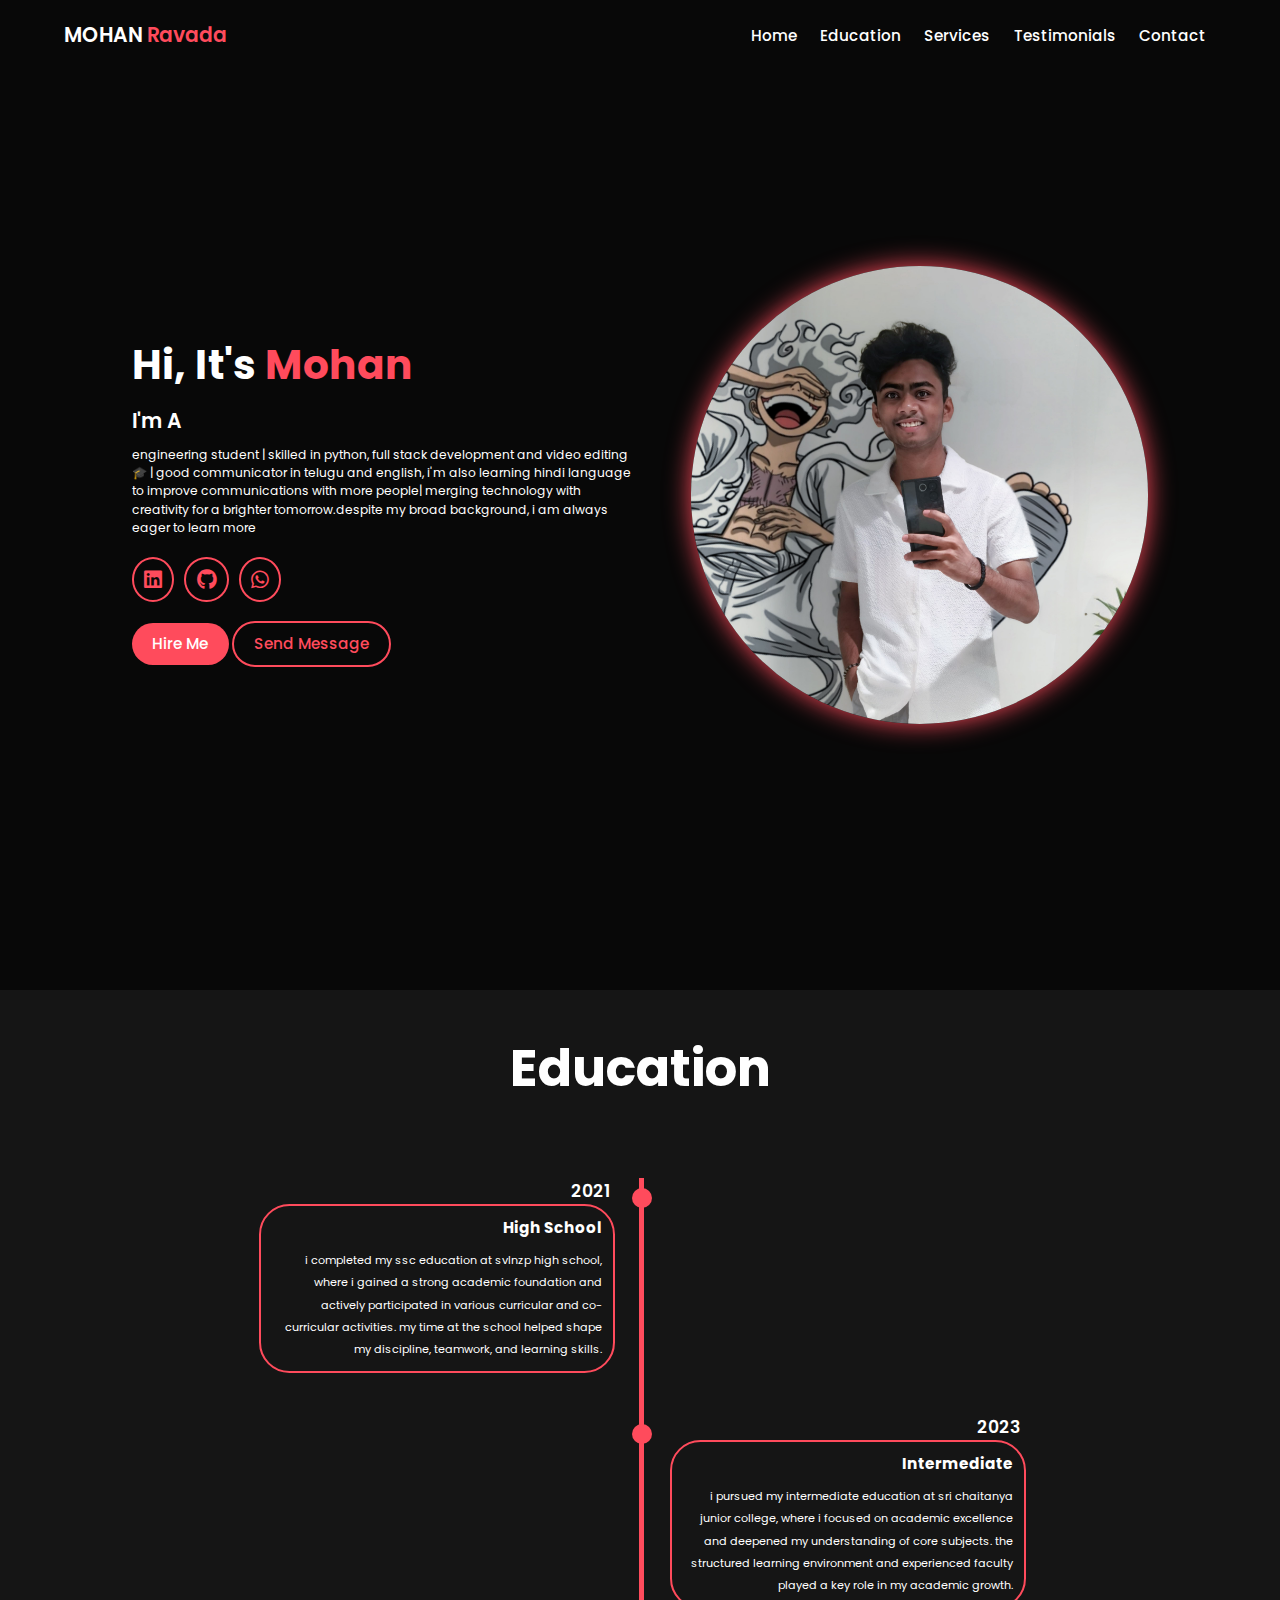
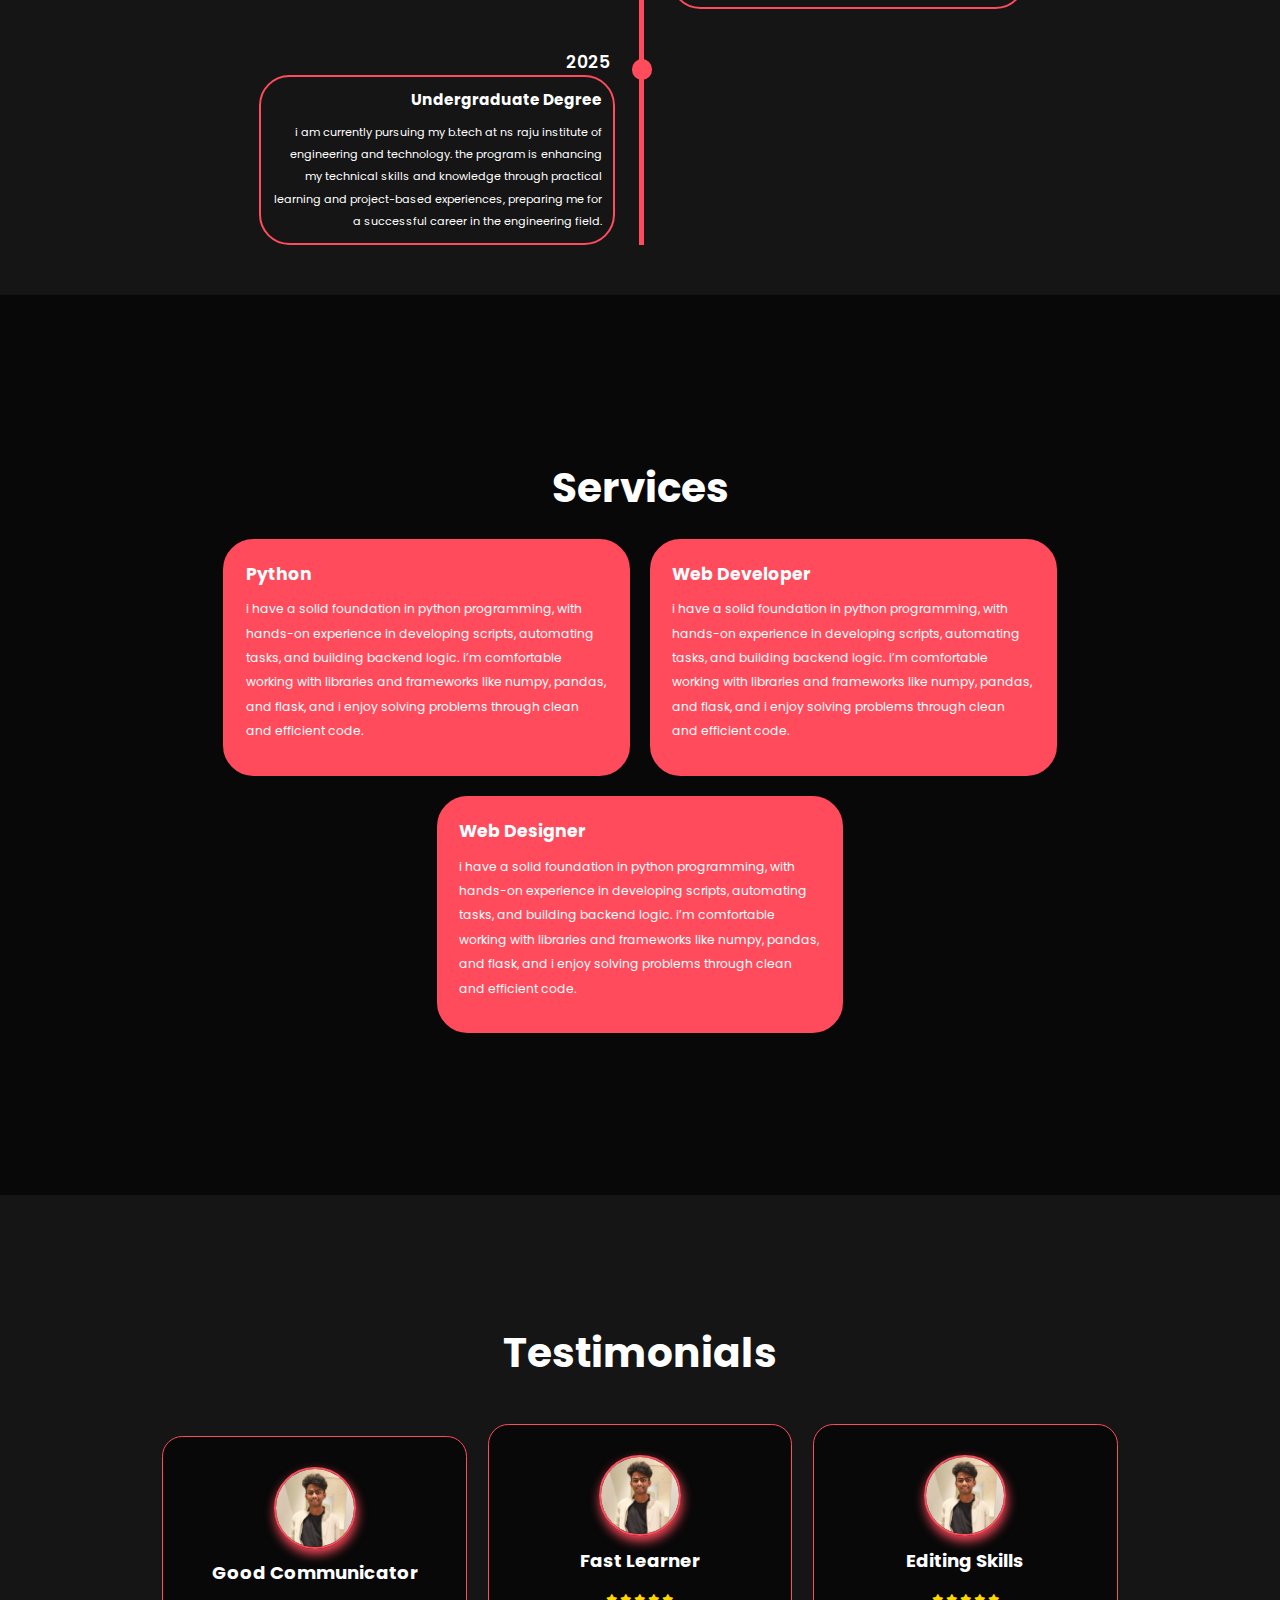
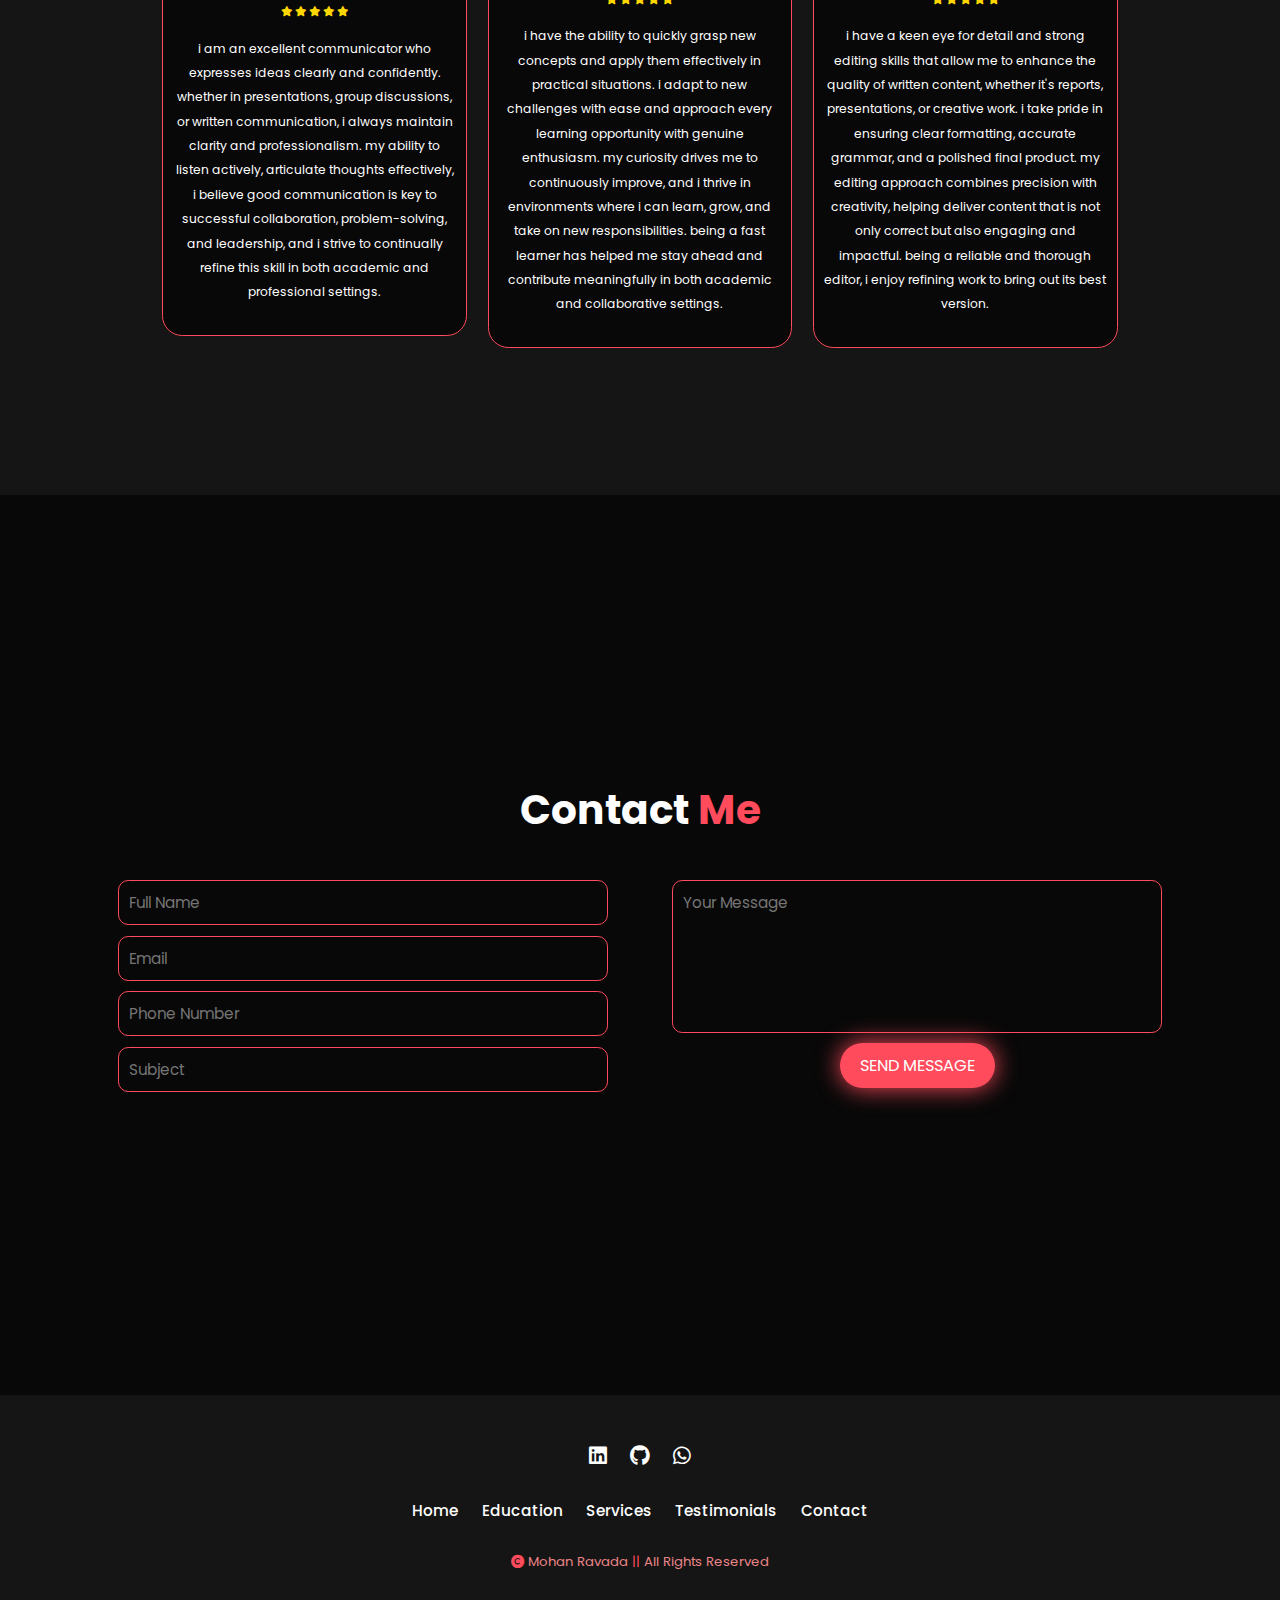
==== index.html @ 5564b6f7 "Add files via upload" ====
<!DOCTYPE html>
<html lang="en">
<head>
     <meta charset="UTF-8">
    <meta name="viewport" content="width=device-width, initial-scale=1.0">
    <title>Portfolio Website</title>
    <link rel="stylesheet" href="style.css">
    <link rel="stylesheet" href="responsive.css">
    <link rel="stylesheet" href="https://cdnjs.cloudflare.com/ajax/libs/font-awesome/6.5.2/css/all.min.css">
</head>
<body>
    <header class="header">
        <a href="#" class="logo">MOHAN <span>Ravada</span></a>
        <div class="menu">
            <i class="fa fa-bars" aria-hidden="true"></i>
        </div>
        <nav class="navbar">
            <a href="#Home">home</a>
            <a href="#Education">education</a>
            <a href="#Services">services</a>
            <a href="#Testimonials">testimonials</a>
            <a href="#Contact">contact</a>
        </nav>
    </header>

    <section class="home" id="Home">
        <div class="content">
            <h1>hi, it's <span>Mohan</span></h1>
            <h3 class="text-animation">i'm a <span></span></h3>
            <p>Engineering Student | Skilled in Python, Full Stack Development and Video Editing 🎓 | Good Communicator in Telugu and English, I'm also learning Hindi language to improve communications with more people| Merging technology with creativity for a brighter tomorrow.Despite my broad background, I am always eager to learn more</p>
            <div class="icons">
              <a href="linkedin.com/in/mohanravada" target="_blank"><i class="fab fa-linkedin" aria-hidden="true"></i></a>
               <a href="https://github.com/mohanravada/portfolio" target="_blnak"><i class="fab fa-github" aria-hidden="true"></i></a>
                <i class="fab fa-whatsapp" aria-hidden="true"></i>
            </div>
            <div class="flex-btn">
                <a href="mailto:ravadamohan2005@gmail.com" class="btn hire">hire me</a>
                <a href="mailto:ravadamohan2005@gmail.com" class="btn">Send Message</a>

              
            </div>
        </div>
        <img src="about.jpg" alt="">
    </section>

    <section class="education" id="Education">
        <h2 class="heading">Education</h2>
        <div class="timeline-items">
            <div class="timeline-item">
                <div class="timeline-dot"></div>
                <div class="timeline-date">2021</div>
                <div class="timeline-content">
                    <h3>high school</h3>
                    <p>I completed my SSC education at SVLNZP High School, where I gained a strong academic foundation and actively participated in various curricular and co-curricular activities. My time at the school helped shape my discipline, teamwork, and learning skills.</p>   
                </div>
            </div>
            <div class="timeline-item">
                <div class="timeline-dot"></div>
                <div class="timeline-date">2023</div>
                <div class="timeline-content">
                    <h3>Intermediate</h3>
                    <p>I pursued my Intermediate education at Sri Chaitanya Junior College, where I focused on academic excellence and deepened my understanding of core subjects. The structured learning environment and experienced faculty played a key role in my academic growth.</p>   
                </div>
            </div>
            <div class="timeline-item">
                <div class="timeline-dot"></div>
                <div class="timeline-date">2025</div>
                <div class="timeline-content">
                    <h3>Undergraduate Degree</h3>
                    <p>I am currently pursuing my B.Tech at NS Raju Institute of Engineering and Technology. The program is enhancing my technical skills and knowledge through practical learning and project-based experiences, preparing me for a successful career in the engineering field.</p>   
                </div>
            </div>
           
            </div>
        </div>
    </section>

    <section class="services" id="Services">
        <h2 class="heading">services</h2>
        <div class="box-container">
            <div class="box">
                <h3>Python</h3>
                <p>I have a solid foundation in Python programming, with hands-on experience in developing scripts, automating tasks, and building backend logic. I’m comfortable working with libraries and frameworks like NumPy, Pandas, and Flask, and I enjoy solving problems through clean and efficient code.</p>
                
            </div>
            <div class="box">
                <h3>Web Developer</h3>
                <p>I have a solid foundation in Python programming, with hands-on experience in developing scripts, automating tasks, and building backend logic. I’m comfortable working with libraries and frameworks like NumPy, Pandas, and Flask, and I enjoy solving problems through clean and efficient code.</p>
                
            </div>
            <div class="box">
                <h3>Web Designer</h3>
                <p>I have a solid foundation in Python programming, with hands-on experience in developing scripts, automating tasks, and building backend logic. I’m comfortable working with libraries and frameworks like NumPy, Pandas, and Flask, and I enjoy solving problems through clean and efficient code.</p>
                
            </div>
     
        </div>
    </section>

    <section class="testimonials" id="Testimonials">
        <h2 class="heading">testimonials</h2>
        <div class="box-container">
            <div class="box">
                <img src="me.jpg" alt="">
                <h3>Good Communicator</h3>
                <div class="stars">
                    <i class="fa fa-star" aria-hidden="true"></i>
                    <i class="fa fa-star" aria-hidden="true"></i>
                    <i class="fa fa-star" aria-hidden="true"></i>
                    <i class="fa fa-star" aria-hidden="true"></i>
                    <i class="fa fa-star" aria-hidden="true"></i>
                </div>
                <p>I am an excellent communicator who expresses ideas clearly and confidently. Whether in presentations, group discussions, or written communication, I always maintain clarity and professionalism. My ability to listen actively, articulate thoughts effectively, I believe good communication is key to successful collaboration, problem-solving, and leadership, and I strive to continually refine this skill in both academic and professional settings.</p>
            </div>
            <div class="box">
                <img src="me.jpg" alt="">
                <h3>Fast learner</h3>
                <div class="stars">
                    <i class="fa fa-star" aria-hidden="true"></i>
                    <i class="fa fa-star" aria-hidden="true"></i>
                    <i class="fa fa-star" aria-hidden="true"></i>
                    <i class="fa fa-star" aria-hidden="true"></i>
                    <i class="fa fa-star" aria-hidden="true"></i>
                </div>
                <p>I have the ability to quickly grasp new concepts and apply them effectively in practical situations. I adapt to new challenges with ease and approach every learning opportunity with genuine enthusiasm. My curiosity drives me to continuously improve, and I thrive in environments where I can learn, grow, and take on new responsibilities. Being a fast learner has helped me stay ahead and contribute meaningfully in both academic and collaborative settings.</p>
            </div>
            <div class="box">
                <img src="me.jpg" alt="">
                <h3>Editing skills</h3>
                <div class="stars">
                    <i class="fa fa-star" aria-hidden="true"></i>
                    <i class="fa fa-star" aria-hidden="true"></i>
                    <i class="fa fa-star" aria-hidden="true"></i>
                    <i class="fa fa-star" aria-hidden="true"></i>
                    <i class="fa fa-star" aria-hidden="true"></i>
                </div>
                <p>I have a keen eye for detail and strong editing skills that allow me to enhance the quality of written content, whether it's reports, presentations, or creative work. I take pride in ensuring clear formatting, accurate grammar, and a polished final product. My editing approach combines precision with creativity, helping deliver content that is not only correct but also engaging and impactful. Being a reliable and thorough editor, I enjoy refining work to bring out its best version.</p>
            </div>
        </div>
    </section>

    <section class="contact" id="Contact">
        <h2 class="heading">contact <span>me</span></h2>
        <div class="form-container">
            <form action="#" method="get">
                <div class="inputs">
                    <input type="text" placeholder="full name" class="input">
                    <input type="email" placeholder="email" class="input">
                    <input type="number" placeholder="phone number" class="input">
                    <input type="text" placeholder="subject" class="input">
                </div>
                <div class="text">
                    <textarea placeholder="your message"></textarea>
                    <a href="#" class="btn">send message</a>
                </div>
            </form>
        </div>
    </section>

    <footer class="footer">
        <div class="icons">
          <a href="linkedin.com/in/mohanravada" ><i class="fab fa-linkedin" aria-hidden="true"></i></a>
          <a href="https://github.com/mohanravada/portfolio"><i class="fab fa-github" aria-hidden="true"></i></a>
            <i class="fab fa-whatsapp" aria-hidden="true"></i>
        </div>
        <nav class="navbar">
            <a href="#Home">home</a>
            <a href="#Education">education</a>
            <a href="#Services">services</a>
            <a href="#Testimonials">testimonials</a>
            <a href="#Contact">contact</a>
        </nav>
        <div class="credit"><p><i class="fa fa-copyright" aria-hidden="true"></i> Mohan Ravada <span>||</span> all rights reserved        </p></div>
    </footer>
<script type='text/javascript' src='//pl26396480.profitableratecpm.com/15/66/0e/15660e75f2b8de1cbaeffe0ff462369a.js'></script>
    <script src="main.js"></script>
</body>
</html>
---- style.css ----
@import url('https://fonts.googleapis.com/css2?family=Poppins:wght@100;200;300;400;500;600;700&display=swap');

:root{
    --main-color:#ff4b5c; 
    --white:#ff7678; 
    --text-color:#FFF;
    --bg-color:#080808;
    --second-bg-color:#151515;
    --light-color:#eb8486;
}
*{
    font-family: 'Poppins', sans-serif;
    margin: 0;
    padding: 0;
    box-sizing: border-box;
    text-transform: capitalize;
    transition: all .2s linear;
    text-decoration: none;
}
::-webkit-scrollbar{
    width: 1rem;
    height: 10rem;
}
::-webkit-scrollbar-track{
    color: transparent;
}
::-webkit-scrollbar-thumb{
    color: var(--main-color);
}
html{
    font-size: 63.5%;
}
body{
    background-color: var(--bg-color);
}
.header{
    position: fixed;
    top: 0;
    left: 0;
    right: 0;
    z-index: 100;
    background-color: var(--bg-color);
    display: flex;
    align-items: center;
    justify-content: space-between;
    padding: 2rem 5%;
    margin-bottom: 2rem;
}
.logo{
    font-size: 2rem;
    color: var(--text-color);
    text-transform: capitalize;
    font-weight: 600;
}
.logo span{
    color: var(--main-color);
    text-transform: capitalize;
}
.header .navbar a{
    font-size: 1.5rem;
    color: var(--text-color);
    text-transform: capitalize;
    font-weight: 500;
    margin: 0 1rem;
}
.header .navbar a#Home{
    color: var(--main-color);
    text-decoration: underline;
}
.header .navbar a:hover{
    color: var(--main-color);
    text-decoration: underline;
}
section{
    padding:5rem 5%;
}
.home{
    min-height: 110vh;
    display: flex;
    align-items: center;
    justify-content: center;
    gap: 5rem;
}
.home .content{
    display: flex;
    flex-flow: column;
    align-items: start;
    justify-content: center;
    gap: 1rem;
}
.home .content h1{
    font-size: 4rem;
    color: var(--text-color);
    text-transform: capitalize;
}
.home .content h1 span{
    color: var(--main-color);
}
.home .content h3{
    font-size: 2rem;
    color: var(--text-color);
    text-transform: capitalize;
}
.home .content p{
    color: var(--text-color);
    font-size: 1.2rem;
    text-transform: lowercase;
    line-height: 1.5;
    width: 50rem;
    margin-bottom: 1rem;
    text-align: left;
}
.home .content .flex-btn{
    display: inline-block;

}
.home .content .flex-btn .btn{
    color: var(--main-color);
    background-color: var(--bg-color);
    padding: 1rem 2rem;
    font-size: 1.5rem;
    font-weight: 500;
    border: .2rem solid var(--main-color);
    border-radius: 3rem;
}
.home .content .flex-btn .btn.hire{
    background-color: var(--main-color);
    color: var(--text-color);
    border: none;
}
.home .content .flex-btn .btn:hover{
    background-color: var(--main-color);
    color: var(--text-color);
    border: none;
    box-shadow: .1rem .5rem 1rem var(--main-color);
}
.home .content .icons{
    display: flex;
    align-items: center;
    justify-content: center;
    gap: 1rem;
    margin-bottom: 2rem;
}
.home .content .icons i{
    color: var(--main-color);
    font-size: 2rem;
    border: .2rem solid var(--main-color);
    padding: 1rem;
    border-radius: 50%;
}
.home .content .icons i:hover{
    cursor: pointer;
    background-color: var(--main-color);
    color: var(--text-color);
    box-shadow: .1rem .5rem 1rem var(--main-color);
}
.home img{
    border-radius: 50%;
    height: 45rem;
    width: 45rem;
    object-fit: cover;
    box-shadow: 0 0 2.5rem var(--main-color);
}
.home img:hover{
    box-shadow: 0 0 2.5rem var(--main-color),
                0 0 5rem var(--main-color),
                0 0 10rem var(--main-color);
}
.text-animation{
    font-size: 2rem;
    color: var(--text-color);
    text-transform: capitalize;
    min-width: 28rem;
    font-weight: 600;
}
.text-animation span{
    position: relative;
}
.text-animation span::before{
    content: "web developer";
    color: var(--main-color);
    animation: words 20s infinite;
}
.text-animation span::after{
    content: "";
    background-color: var(--bg-color);
    position: absolute;
    width: calc(100% + 8px);
    height: 100%;
    border-left: 3px solid var(--bg-color);
    right: -8px;
    animation: cursor 0.6s infinite,
                typing 20s steps(14) infinite;
}
@keyframes cursor{
    to{
        border-left: 2px solid var(--main-color);
    }
}
@keyframes words{
    0%, 
    20%{
        content:"Python Programmerr";
    }
    21%,
    40%{
        content:"Web Designer";
    }
    41%,
    60%{
        content: "Video Editor";
    }
    61%, 
    80%{
        content:"Web Developer";
    }
    81%,
    100%{
        content:"Software Tester";
    }
}
@keyframes typing{
    10%,
    15%,
    30%,
    35%,
    50%,
    55%,
    70%,
    75%,
    90%,
    95%{
        width: 0;
    }
    5%,
    20%,
    25%,
    40%,
    45%,
    60%,
    65%,
    80%,
    85%{
        width: calc(100% + 8px);
    }
}
.menu i{
    color: var(--white);
    font-size: 2rem;
    display: none;
}
.menu i:hover{
    color: var(--main-color);
    text-shadow: .1rem .5rem 1rem var(--main-color);
}

.education{
    padding-top: 4rem;
    display: flex;
    align-items: center;
    justify-content: center;
    flex-flow: column;
    min-height: 100vh;
    background-color: var(--second-bg-color);
}

.education .heading{
    font-size: 5rem;
    color: var(--text-color);
    margin-bottom: 7rem;
}
.education .timeline-items{
    max-width: 75rem;
    margin: auto;
    display: flex;
    flex-wrap: wrap;
    position: relative;
}
.education .timeline-items::before{
    content: "";
    position: absolute;
    width: 5px;
    height: 100%;
    background-color: var(--main-color);
    left: calc(50% - 1px);
}
.education .timeline-items .timeline-item{
    margin-bottom: 4rem;
    width: 100%;
    position: relative;
}
.education .timeline-items .timeline-item:last-child{
    margin-bottom: 0;
}
.education .timeline-items .timeline-item:nth-child(odd){
    padding-right: calc(50% + 30px);
    text-align: right;
}

.education .timeline-items .timeline-item:nth-child(even){
    padding-left: calc(50% + 30px);
    text-align: right;
}
.education .timeline-items .timeline-item .timeline-dot{
    position: absolute;
    left: calc(50% - 8px);
    top: 10px;
    height: 2rem;
    width: 2rem;
    border-radius: 50%;
    background-color: var(--main-color);
}
.education .timeline-items .timeline-item .timeline-date{
    color: var(--text-color);
    font-size: 1.7rem;
    font-weight: 600;
}
.education .timeline-items .timeline-item .timeline-content{
    padding: 1rem;
    width: 35rem;
    border: .2rem solid var(--main-color);
    border-radius: 3rem;
    transition: .5s ease-in-out;
}

.education .timeline-items .timeline-item .timeline-content:hover{
    cursor: pointer;
    scale: 1.1;
    box-shadow: 0 0 25px var(--main-color),
                0 0 50px var(--main-color);

}

.education .timeline-items .timeline-item .timeline-content h3{
    font-size: 1.5rem;
    color: var(--text-color);
    margin-bottom: 1rem;
}
.education .timeline-items .timeline-item .timeline-content p{
    font-size: 1.1rem;
    color: var(--text-color);
    line-height: 2;
    text-transform: lowercase;
}
.services{
    min-height: 100vh;
    background-color: var(--bg-color);
    padding: 5rem 5%;
    display: flex;
    flex-flow: column;
    align-items: center;
    justify-content: center;
}
.services .heading{
    color: var(--text-color);
    font-size: 4rem;
    text-align: center;
    margin-bottom: 2rem;
}
.services .box-container{
    display: flex;
    flex-wrap: wrap;
    align-items: center;
    justify-content: center;
    gap: 2rem;
    width: 100%;
}
.services .box-container .box{
    background-color: var(--main-color);
    width: 40rem;
    padding: 2rem;
    border-radius: 3rem;
    border: .2rem solid var(--main-color);
    transition: .5s ease-in-out;
}
.services .box-container .box:hover{
    background-color: var(--white);
    box-shadow: .1rem .5rem 1rem var(--main-color);
    scale: 1.1;
}
.services .box-container .box h3{
    font-size: 1.7rem;
    color: var(--text-color);
    text-transform: capitalize;
    margin-bottom: 1rem;
}
.services .box-container .box p{
    font-size: 1.2rem;
    color: var(--text-color);
    text-transform: lowercase;
    margin-bottom: 1rem;
    line-height: 2;
}
.services .box-container .box:hover p,
.services .box-container .box:hover h3
{
    color: var(--bg-color);
}
.testimonials{
    min-height: 100vh;
    background-color: var(--second-bg-color);
    padding: 5rem 5%;
    display: flex;
    flex-flow: column;
    align-items: center;
    justify-content: center;
}
.testimonials .heading{
    color: var(--text-color);
    font-size: 4rem;
    text-align: center;
    margin-bottom: 2rem;
}
.testimonials .box-container{
    display: flex;
    flex-wrap: wrap;
    align-items: center;
    justify-content: center;
    gap: 2rem;
    width: 100%;
    margin: 2rem 0;
}
.testimonials .box-container .box img{
    height: 8rem;
    width: 8rem;
    object-fit: cover;
    border-radius: 50%;
    box-shadow: .1rem .5rem 1rem var(--main-color);
    border: .2rem solid var(--main-color);
}
.testimonials .box-container .box{
    background-color: var(--bg-color);
    border-radius: 2rem;
    display: flex;
    flex-flow: column;
    align-items: center;
    justify-content: center;
    gap: 1rem;
    text-align: center;
    padding: 3rem 1rem;
    width: 30rem;
    border: .1rem solid var(--main-color);

}
.testimonials .box-container .box h3{
    color: var(--text-color);
    font-size: 1.8rem;
}
.testimonials .box-container .box p{
    color: var(--text-color);
    font-size: 1.2rem;
    line-height: 2;
    text-transform: lowercase;
}
.testimonials .box-container .box .stars i{
    color: gold;
    font-size: 1rem;
    margin: 1rem 0;
}

.testimonials .box-container .box:hover{
    box-shadow: 0 0 25px var(--main-color),
                0 0 50px var(--main-color);
    transform: translateY(-2rem);
    cursor: pointer;
}
.contact{
    min-height: 100vh;
    background-color: var(--bg-color);
    padding: 5rem 5%;
    display: flex;
    flex-flow: column;
    align-items: center;
    justify-content: center;
}
.contact .heading{
    color: var(--text-color);
    font-size: 4rem;
    text-align: center;
    margin-bottom: 2rem;
}
.contact .heading span{
    color: var(--main-color);
}
.contact .form-container{
    width: 100%;
}
.contact .form-container form{
    display: flex;
    align-items: start;
    justify-content: center;
    gap: 1rem;
    padding: 2rem;
    width: 100%;
}
.contact .form-container form .inputs,
.contact .form-container form .text{
    display: flex;
    flex-flow: column;
    align-items: center;
    justify-content: center;
    gap: 1rem;
    width: 49%;
}

.contact .form-container form .inputs .input,
.contact .form-container form .text textarea{
    background-color: var(--bg-color);
    border: none;
    padding: 1rem;
    border-radius: 1rem;
    width: 90%;
    border: .1rem solid var(--main-color);
    outline: none;
    color: var(--text-color);
    font-size: 1.5rem;
    text-transform: capitalize;
}

.contact .form-container form .text textarea{
    height: 15rem;
    resize: none;
}
.contact .form-container form .text .btn{
    color: var(--text-color);
    font-size: 1.6rem;
    text-transform: uppercase;
    padding: 1rem 2rem;
    border-radius: 3rem;
    background-color: var(--main-color);
    box-shadow: 0 0 25px var(--main-color);
}
.contact .form-container form .text .btn:hover{
    box-shadow: 0 0 25px var(--main-color),
                0 0 25px var(--main-color),
                0 0 50px var(--main-color);

}

.footer{
    background-color: var(--second-bg-color);
    padding: 5rem 5%;
    display: flex;
    flex-flow: column;
    align-items: center;
    justify-content: center;
    gap: 1rem;
}
.footer .icons i{
    font-size: 2rem;
    color: var(--text-color);
    margin: 0 1rem;
}
.footer .icons i:hover{
    color: var(--main-color);
}
.footer .navbar{
    margin:2rem 0;
}
.footer .navbar a{
    font-size: 1.5rem;
    color: var(--text-color);
    text-transform: capitalize;
    font-weight: 500;
    margin:2rem 1rem;

}

.footer .navbar a:hover{
    color: var(--main-color);
    text-decoration: underline;
}
.footer .credit p{
    font-size: 1.3rem;
    color: var(--light-color);
    text-transform: capitalize;
}
.footer .credit p i,
.footer .credit p span{
    color: var(--main-color);
}
---- responsive.css ----
@media(max-width:990px){
    html{
        font-size: 55.5%;
} 
    .home{
        flex-flow: column-reverse;
        padding: 8rem 0;
         padding-top: 15rem;
    }
}


@media(max-width:700px){
    html{
        font-size: 50.5%;
    }
    .home img{
        height: 35rem;
        width: 35rem;
    }
    .home{
        padding: 8rem 0;
    }
    section{
        padding: 1rem;
    }
    .header{
        position: relative;
        padding: 0;
    }
    .header .logo,
    .header .menu{
        padding: 1rem;
    }
    .menu i{
        display: flex;
    }
    .header .navbar.active{
        display: grid;
    }
    .header .navbar{
        position: absolute;
        top: 7rem;
        display: none;
        text-align: center;
        justify-content: center;
        background-color: var(--main-color);
        width: 100%;
        gap: 2rem;
        padding: 1rem;
    }
    .header .navbar a#Home{
        color: var(--text-color);
        text-decoration: none;
    }
    .header .navbar a{
        width: 100%;
        padding: 1rem;
    }
    .header .navbar a:hover,
    .header .navbar a#Home:hover
    {
        background-color: var(--white);
        color: var(--main-color);
        text-decoration: none;

        
    }
}
@media(max-width:450px){
    
    .home .content p{
        width: 35rem;
    }
    .education .timeline-items{
        display: grid;

    }
    .contact .form-container form{
        display: grid;
       
    }
    .contact .form-container form .inputs,
    .contact .form-container form .text{
    width: 100%;
}
.contact .form-container form .inputs .input,
.contact .form-container form .text textarea{
   
    width: 100%;
}
.contact{
    padding: 1rem 0;
}


}
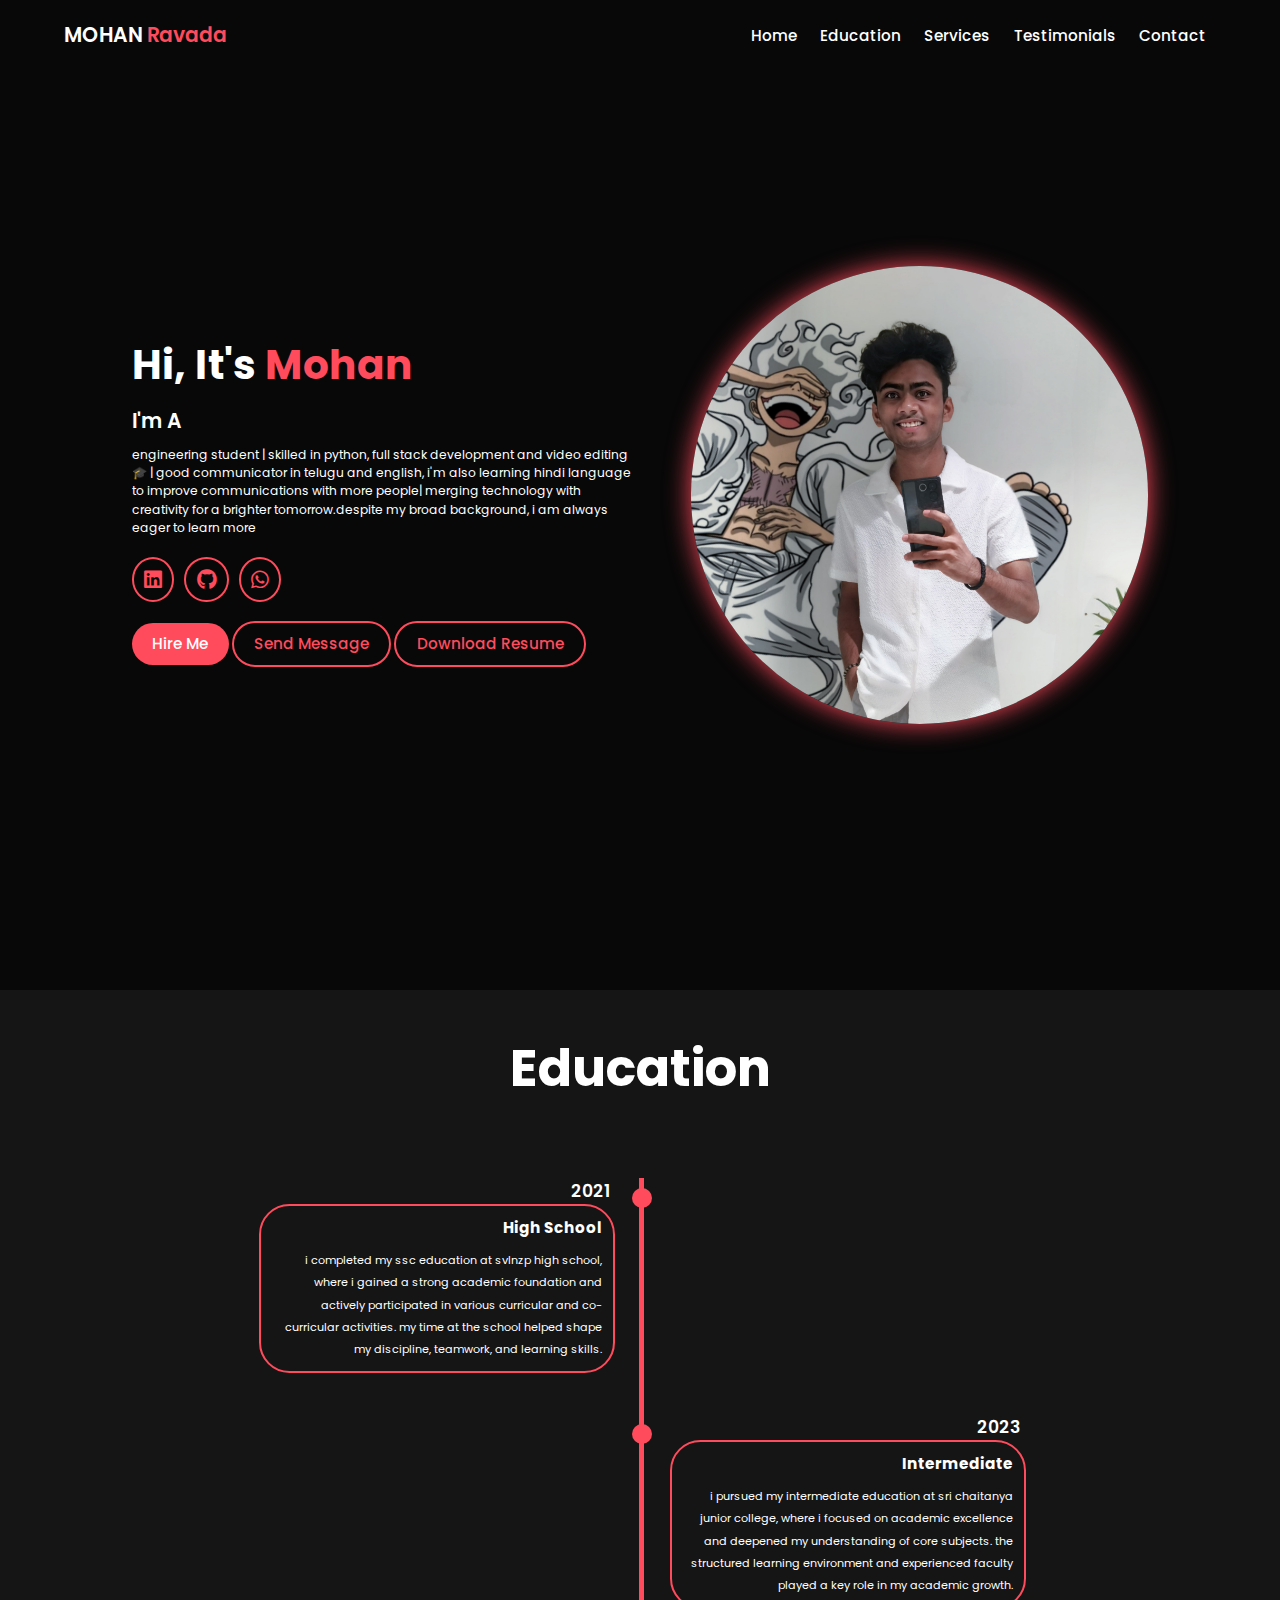
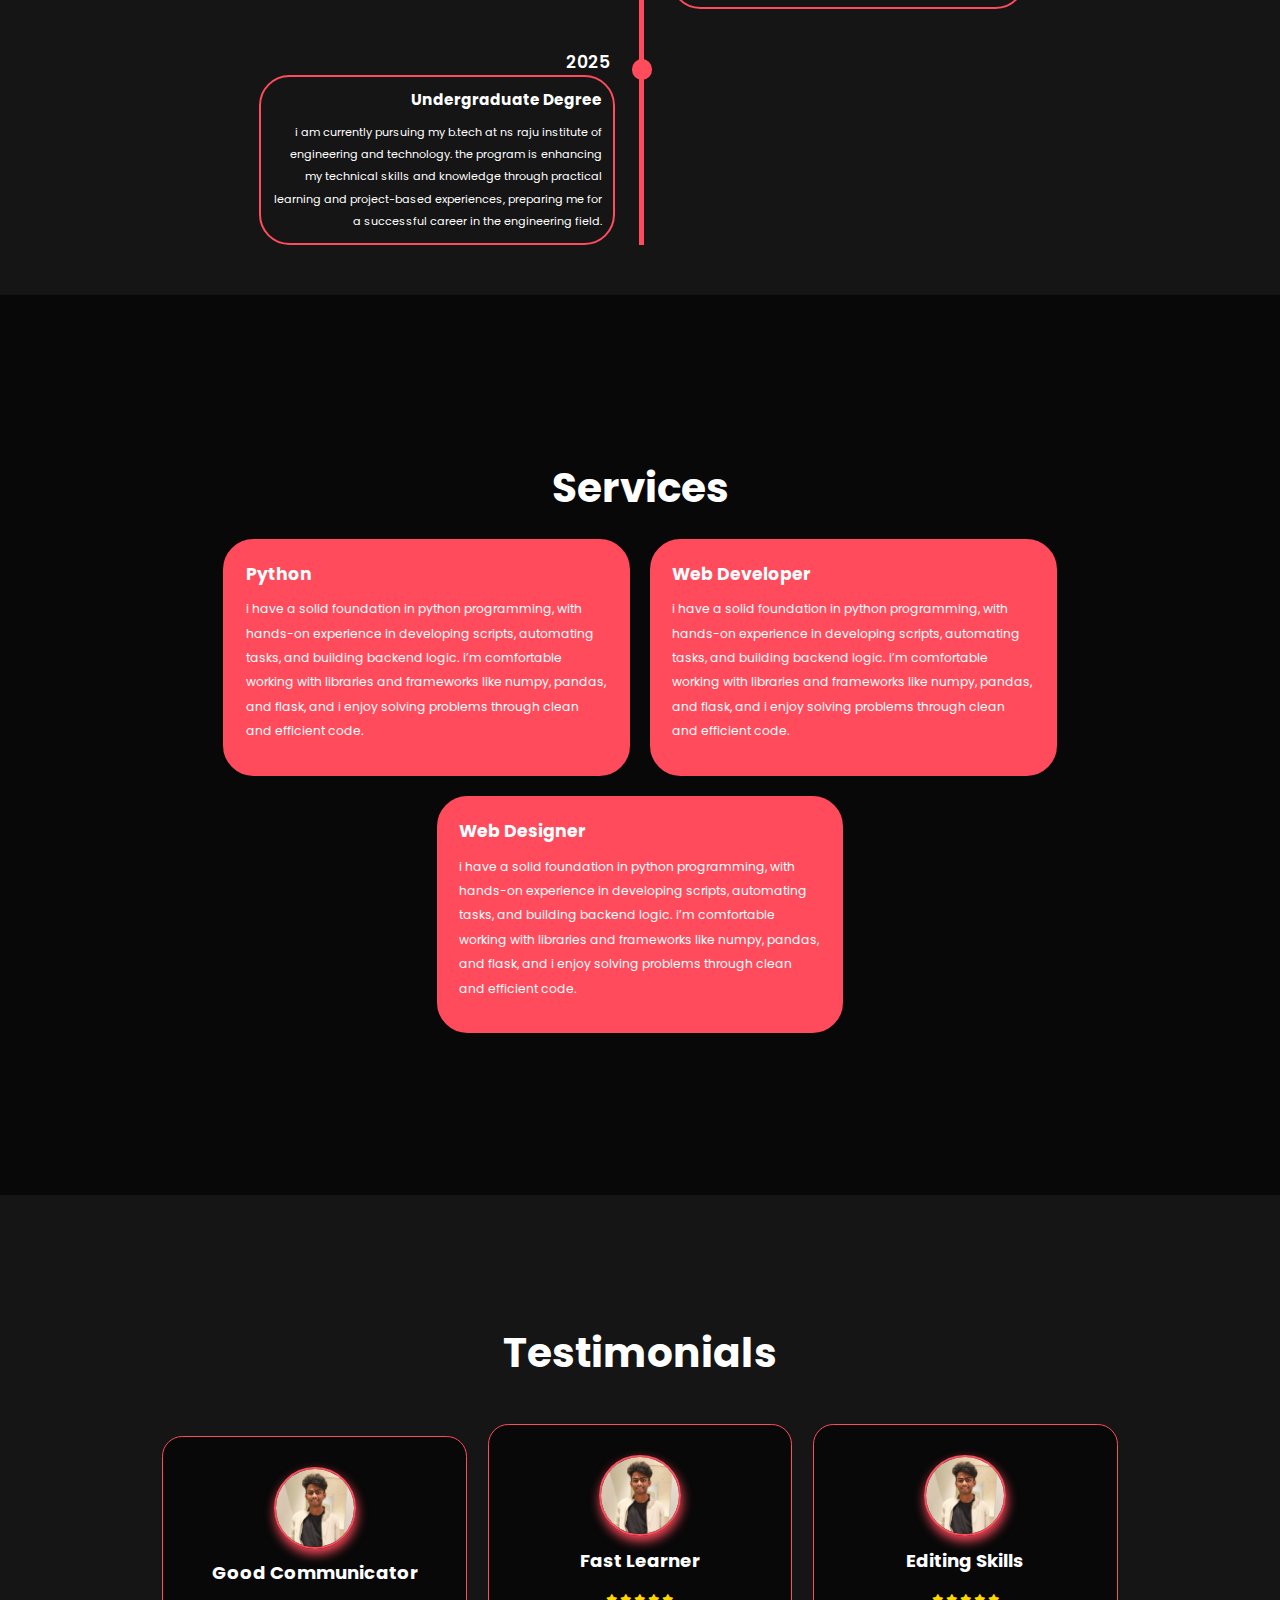
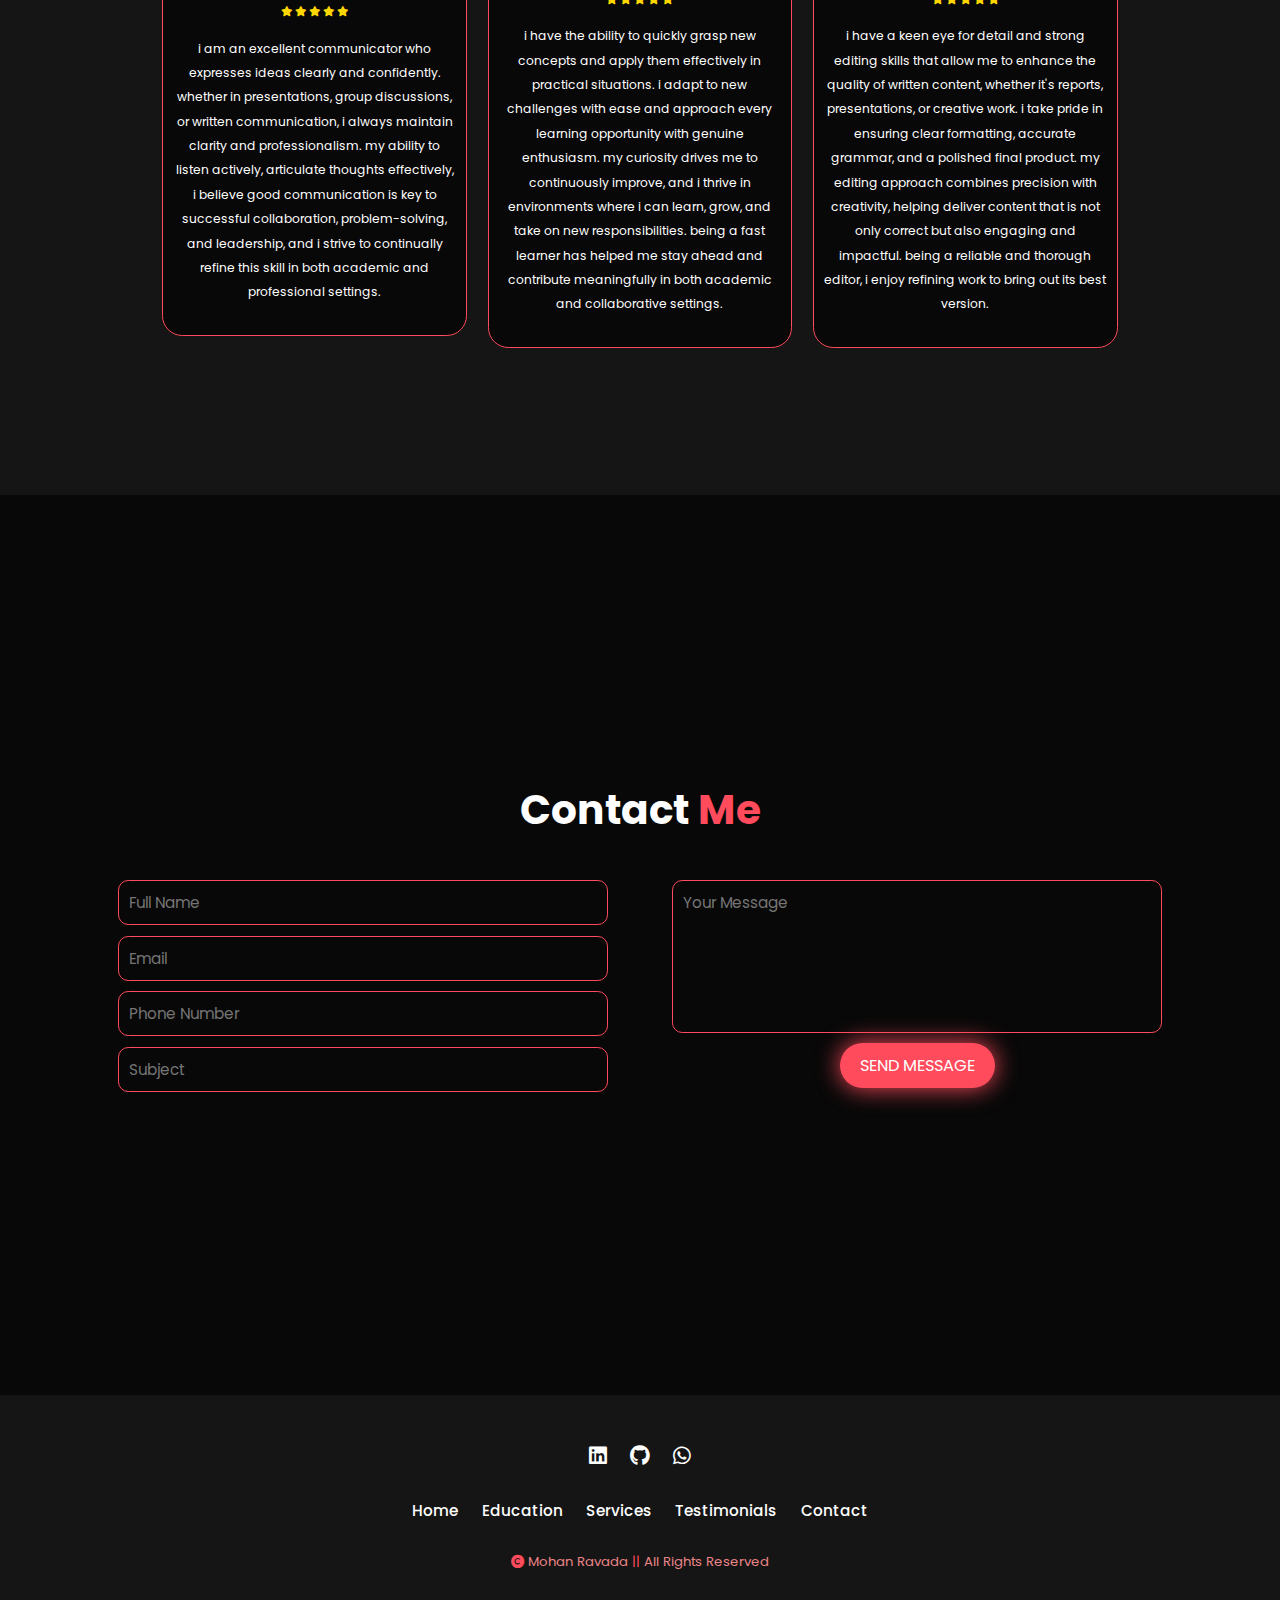
==== commit 5c2a17d3: "Add files via upload" ====
--- a/index.html
+++ b/index.html
@@ -7,6 +7,39 @@
     <link rel="stylesheet" href="style.css">
     <link rel="stylesheet" href="responsive.css">
     <link rel="stylesheet" href="https://cdnjs.cloudflare.com/ajax/libs/font-awesome/6.5.2/css/all.min.css">
+
+    <meta property="og:title" content="Mohan Ravada | Developer Portfolio">
+<meta property="og:description" content="Engineering student and full-stack developer passionate about tech and creativity.">
+<meta property="og:image" content="https://mohanravada.github.io/portfolio/preview.jpg.png">
+<meta property="og:url" content="https://mohanravada.github.io/portfolio/">
+<meta property="og:type" content="website">
+
+
+<meta name="twitter:card" content="summary_large_image">
+<meta name="twitter:title" content="Mohan Ravada | Developer Portfolio">
+<meta name="twitter:description" content="Engineering student and full-stack developer passionate about tech and creativity.">
+<meta name="twitter:image" content="https://mohanravada.github.io/portfolio/preview.jpg.png">
+
+<title>Mohan Ravada | Full-Stack Developer Portfolio</title>
+<meta name="description" content="Hi, I’m Mohan — an engineering student and full-stack developer passionate about tech, design, and creativity. Check out my projects, skills, and contact info.">
+
+<script type="application/ld+json">
+    {
+      "@context": "https://schema.org",
+      "@type": "Person",
+      "name": "Mohan Ravada",
+      "url": "https://mohanravada.github.io/portfolio/",
+      "sameAs": [
+        "https://github.com/mohanravada",
+        "https://linkedin.com/in/your-link"
+      ],
+      "jobTitle": "Full-Stack Developer",
+      "worksFor": {
+        "@type": "Organization",
+        "name": "Self-Employed"
+      }
+    }
+    </script>
 </head>
 <body>
     <header class="header">
@@ -37,9 +70,16 @@
                 <a href="mailto:ravadamohan2005@gmail.com" class="btn hire">hire me</a>
                 <a href="mailto:ravadamohan2005@gmail.com" class="btn">Send Message</a>
 
+            
+
+                <div class="flex-btn">
+                    <a href="Mohan ravada (1).pdf" class="btn">Download Resume</a>
+                </div>
               
-            </div>
-        </div>
+            </div>    
+
+        </div>
+        
         <img src="about.jpg" alt="">
     </section>
 
--- a/style.css
+++ b/style.css
@@ -52,6 +52,10 @@
     text-transform: capitalize;
     font-weight: 600;
 }
+.btn:hover {
+    box-shadow: 0 0 10px var(--main-color), 0 0 20px var(--main-color);
+}
+
 .logo span{
     color: var(--main-color);
     text-transform: capitalize;
@@ -73,7 +77,17 @@
 }
 section{
     padding:5rem 5%;
-}
+
+}
+
+.navbar.active {
+    display: block;
+}
+
+html {
+    scroll-behavior: smooth;
+}
+
 .home{
     min-height: 110vh;
     display: flex;
@@ -154,6 +168,7 @@
     color: var(--text-color);
     box-shadow: .1rem .5rem 1rem var(--main-color);
 }
+
 .home img{
     border-radius: 50%;
     height: 45rem;
